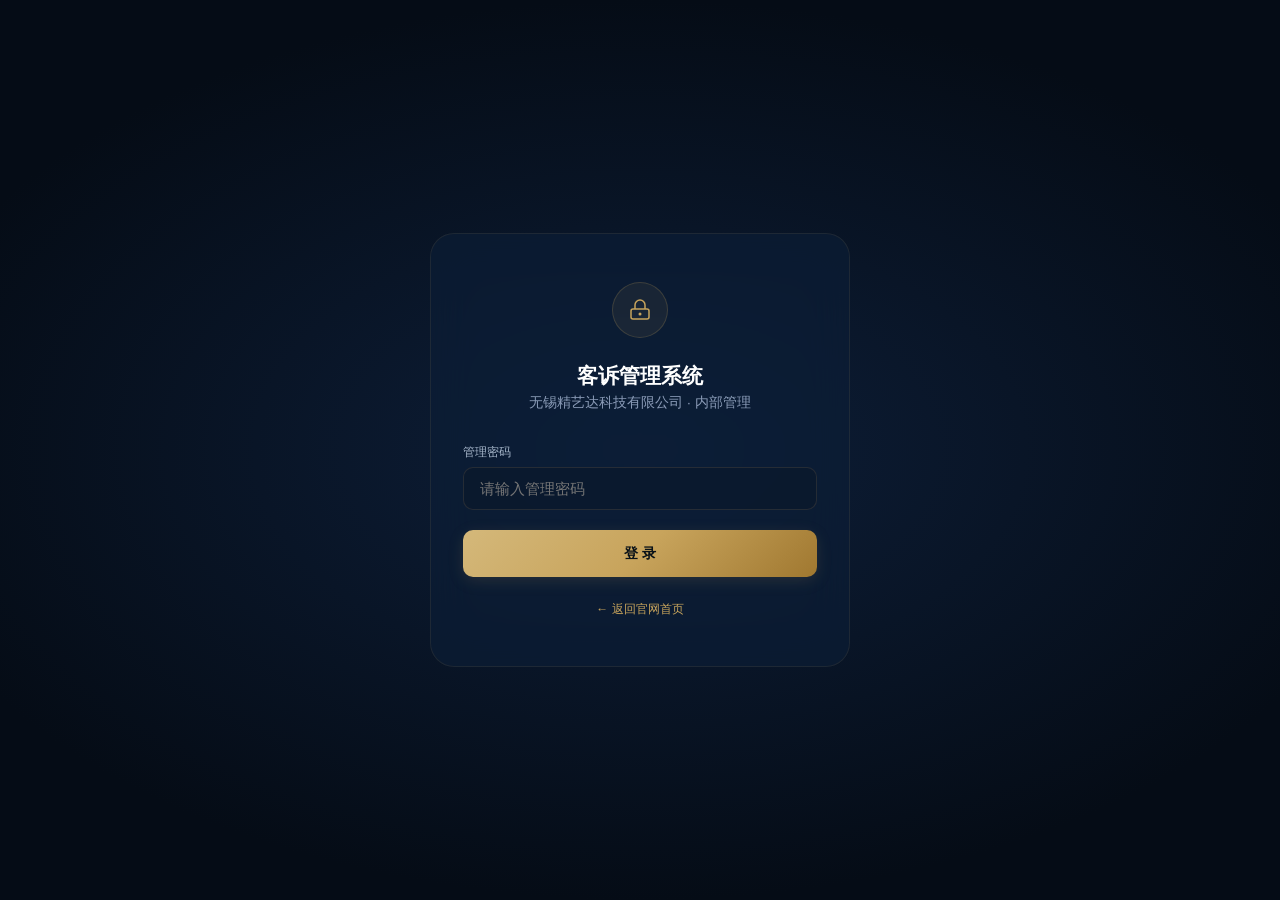
==== admin-system/index.html @ 97f774a9 "发布准备：产品页重构+全域粒子+计数器+客诉系统+毛玻璃导航" ====
<!DOCTYPE html>
<html lang="zh-CN">
<head>
<meta charset="UTF-8">
<meta name="viewport" content="width=device-width,initial-scale=1.0">
<meta name="robots" content="noindex,nofollow">
<title>精艺达 · 客诉管理系统</title>
<style>
:root {
  --navy-deep: #050C16; --navy: #0A1628; --navy-mid: #0D1E38;
  --gold: #C8A45C; --gold-light: #D4B87A; --gold-dark: #A07830;
  --silver: #8B9CB8; --silver-light: #A8B8CC; --white: #FFF;
  --radius-xl: 24px; --radius-lg: 16px; --radius-md: 10px;
  --accent-gradient: linear-gradient(135deg,#D4B87A,#C8A45C,#A07830);
  --font-cn: 'PingFang SC','Microsoft YaHei','Hiragino Sans GB',sans-serif;
  --font-en: -apple-system,'Segoe UI','Helvetica Neue',sans-serif;
}
*,*::before,*::after{box-sizing:border-box;margin:0;padding:0}
html{font-size:16px;background:var(--navy-deep);color:var(--silver);-webkit-font-smoothing:antialiased}
body{font-family:var(--font-cn);min-height:100vh;display:flex;align-items:center;justify-content:center;background:radial-gradient(ellipse 60% 50% at 50% 50%,#0d1e38 0%,#050C16 100%)}
.login-card{background:rgba(13,30,56,0.6);backdrop-filter:blur(20px);-webkit-backdrop-filter:blur(20px);border:1px solid rgba(200,164,92,0.1);border-radius:var(--radius-xl);padding:48px 32px;width:100%;max-width:420px;margin:20px}
.login-icon{width:56px;height:56px;margin:0 auto 24px;border-radius:50%;background:rgba(200,164,92,0.08);border:1px solid rgba(200,164,92,0.2);display:flex;align-items:center;justify-content:center;color:var(--gold)}
.login-card h2{text-align:center;color:var(--white);margin-bottom:4px;font-family:var(--font-en);font-weight:700;font-size:1.3rem}
.login-sub{text-align:center;font-size:0.85rem;color:var(--silver);margin-bottom:32px}
.form-group{margin-bottom:20px}
.form-label{display:block;font-size:0.78rem;color:var(--silver-light);margin-bottom:6px}
.form-input{width:100%;padding:12px 16px;background:rgba(10,22,40,0.5);border:1px solid rgba(200,164,92,0.15);border-radius:var(--radius-md);color:var(--white);font-size:0.95rem;font-family:var(--font-cn);transition:all .3s}
.form-input:focus{outline:none;border-color:var(--gold);box-shadow:0 0 0 3px rgba(200,164,92,0.12)}
.btn{display:inline-flex;align-items:center;justify-content:center;padding:14px 28px;border-radius:var(--radius-md);font-size:0.9rem;font-weight:600;cursor:pointer;border:none;transition:all .35s;font-family:var(--font-cn);width:100%}
.btn-gold{background:var(--accent-gradient);color:#0a1218;box-shadow:0 4px 16px rgba(200,164,92,0.15)}
.btn-gold:hover{transform:translateY(-2px);box-shadow:0 8px 28px rgba(200,164,92,0.25)}
.login-error{text-align:center;font-size:0.8rem;color:#e74c3c;margin-top:16px;display:none}
.login-footer{text-align:center;margin-top:24px;font-size:0.75rem}
.login-footer a{color:var(--gold);text-decoration:none}
</style>
</head>
<body>
<div class="login-card">
  <div class="login-icon"><svg width="24" height="24" viewBox="0 0 24 24" fill="none"><rect x="3" y="11" width="18" height="10" rx="2" stroke="currentColor" stroke-width="1.5"/><path d="M7 11V7a5 5 0 0110 0v4" stroke="currentColor" stroke-width="1.5"/><circle cx="12" cy="16" r="1.5" fill="currentColor"/></svg></div>
  <h2>客诉管理系统</h2>
  <p class="login-sub">无锡精艺达科技有限公司 · 内部管理</p>
  <form onsubmit="return!1">
    <div class="form-group">
      <label class="form-label">管理密码</label>
      <input type="password" id="pw" class="form-input" placeholder="请输入管理密码" autocomplete="current-password">
    </div>
    <button type="button" class="btn btn-gold" onclick="login()">登 录</button>
    <p class="login-error" id="err">密码错误，请重试</p>
  </form>
  <p class="login-footer"><a href="../index.html">← 返回官网首页</a></p>
</div>
<script>
var PWD='jingyida2026';
function login(){
  var pw=document.getElementById('pw').value;
  if(pw===PWD){sessionStorage.setItem('jya','1');location.href='dashboard.html'}
  else{document.getElementById('err').style.display='block';document.getElementById('pw').value=''}
}
document.getElementById('pw').addEventListener('keydown',function(e){if(e.key==='Enter')login()});
if(sessionStorage.getItem('jya')==='1')location.href='dashboard.html';
</script>
</body>
</html>
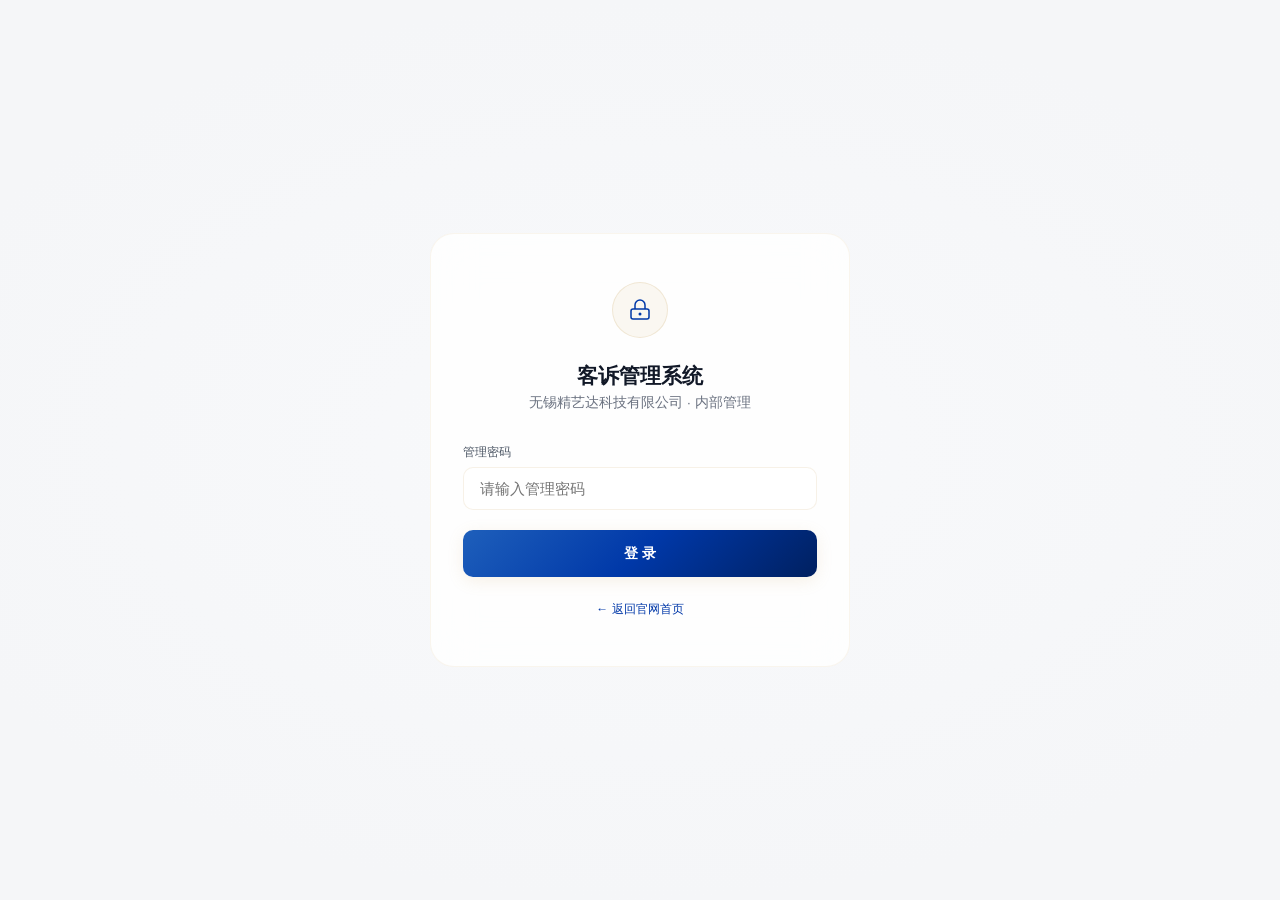
==== commit c2015416: "修复页脚死链+contact loader修复+全面审查" ====
--- a/admin-system/index.html
+++ b/admin-system/index.html
@@ -7,27 +7,27 @@
 <title>精艺达 · 客诉管理系统</title>
 <style>
 :root {
-  --navy-deep: #050C16; --navy: #0A1628; --navy-mid: #0D1E38;
-  --gold: #C8A45C; --gold-light: #D4B87A; --gold-dark: #A07830;
-  --silver: #8B9CB8; --silver-light: #A8B8CC; --white: #FFF;
+  --navy-deep: #F5F6F8; --navy: #FFFFFF; --navy-mid: #F8F9FB;
+  --gold: #0038A8; --gold-light: #1E5FBB; --gold-dark: #002060;
+  --silver: #6B7280; --silver-light: #4B5563; --white: #111827;
   --radius-xl: 24px; --radius-lg: 16px; --radius-md: 10px;
-  --accent-gradient: linear-gradient(135deg,#D4B87A,#C8A45C,#A07830);
+  --accent-gradient: linear-gradient(135deg,#1E5FBB,#0038A8,#002060);
   --font-cn: 'PingFang SC','Microsoft YaHei','Hiragino Sans GB',sans-serif;
   --font-en: -apple-system,'Segoe UI','Helvetica Neue',sans-serif;
 }
 *,*::before,*::after{box-sizing:border-box;margin:0;padding:0}
 html{font-size:16px;background:var(--navy-deep);color:var(--silver);-webkit-font-smoothing:antialiased}
-body{font-family:var(--font-cn);min-height:100vh;display:flex;align-items:center;justify-content:center;background:radial-gradient(ellipse 60% 50% at 50% 50%,#0d1e38 0%,#050C16 100%)}
-.login-card{background:rgba(13,30,56,0.6);backdrop-filter:blur(20px);-webkit-backdrop-filter:blur(20px);border:1px solid rgba(200,164,92,0.1);border-radius:var(--radius-xl);padding:48px 32px;width:100%;max-width:420px;margin:20px}
+body{font-family:var(--font-cn);min-height:100vh;display:flex;align-items:center;justify-content:center;background:radial-gradient(ellipse 60% 50% at 50% 50%,#F8F9FB 0%,#F5F6F8 100%)}
+.login-card{background:rgba(255,255,255,0.8);backdrop-filter:blur(20px);-webkit-backdrop-filter:blur(20px);border:1px solid rgba(200,164,92,0.1);border-radius:var(--radius-xl);padding:48px 32px;width:100%;max-width:420px;margin:20px}
 .login-icon{width:56px;height:56px;margin:0 auto 24px;border-radius:50%;background:rgba(200,164,92,0.08);border:1px solid rgba(200,164,92,0.2);display:flex;align-items:center;justify-content:center;color:var(--gold)}
-.login-card h2{text-align:center;color:var(--white);margin-bottom:4px;font-family:var(--font-en);font-weight:700;font-size:1.3rem}
+.login-card h2{text-align:center;color: #111827;margin-bottom:4px;font-family:var(--font-en);font-weight:700;font-size:1.3rem}
 .login-sub{text-align:center;font-size:0.85rem;color:var(--silver);margin-bottom:32px}
 .form-group{margin-bottom:20px}
 .form-label{display:block;font-size:0.78rem;color:var(--silver-light);margin-bottom:6px}
-.form-input{width:100%;padding:12px 16px;background:rgba(10,22,40,0.5);border:1px solid rgba(200,164,92,0.15);border-radius:var(--radius-md);color:var(--white);font-size:0.95rem;font-family:var(--font-cn);transition:all .3s}
+.form-input{width:100%;padding:12px 16px;background:rgba(255,255,255,0.5);border:1px solid rgba(200,164,92,0.15);border-radius:var(--radius-md);color: #111827;font-size:0.95rem;font-family:var(--font-cn);transition:all .3s}
 .form-input:focus{outline:none;border-color:var(--gold);box-shadow:0 0 0 3px rgba(200,164,92,0.12)}
 .btn{display:inline-flex;align-items:center;justify-content:center;padding:14px 28px;border-radius:var(--radius-md);font-size:0.9rem;font-weight:600;cursor:pointer;border:none;transition:all .35s;font-family:var(--font-cn);width:100%}
-.btn-gold{background:var(--accent-gradient);color:#0a1218;box-shadow:0 4px 16px rgba(200,164,92,0.15)}
+.btn-gold{background:var(--accent-gradient);color:#FFFFFF;box-shadow:0 4px 16px rgba(200,164,92,0.15)}
 .btn-gold:hover{transform:translateY(-2px);box-shadow:0 8px 28px rgba(200,164,92,0.25)}
 .login-error{text-align:center;font-size:0.8rem;color:#e74c3c;margin-top:16px;display:none}
 .login-footer{text-align:center;margin-top:24px;font-size:0.75rem}
@@ -47,7 +47,7 @@
     <button type="button" class="btn btn-gold" onclick="login()">登 录</button>
     <p class="login-error" id="err">密码错误，请重试</p>
   </form>
-  <p class="login-footer"><a href="../index.html">← 返回官网首页</a></p>
+  <p class="login-footer"><a href="https://gyt20110315.github.io/jingyida2026/">← 返回官网首页</a></p>
 </div>
 <script>
 var PWD='jingyida2026';
